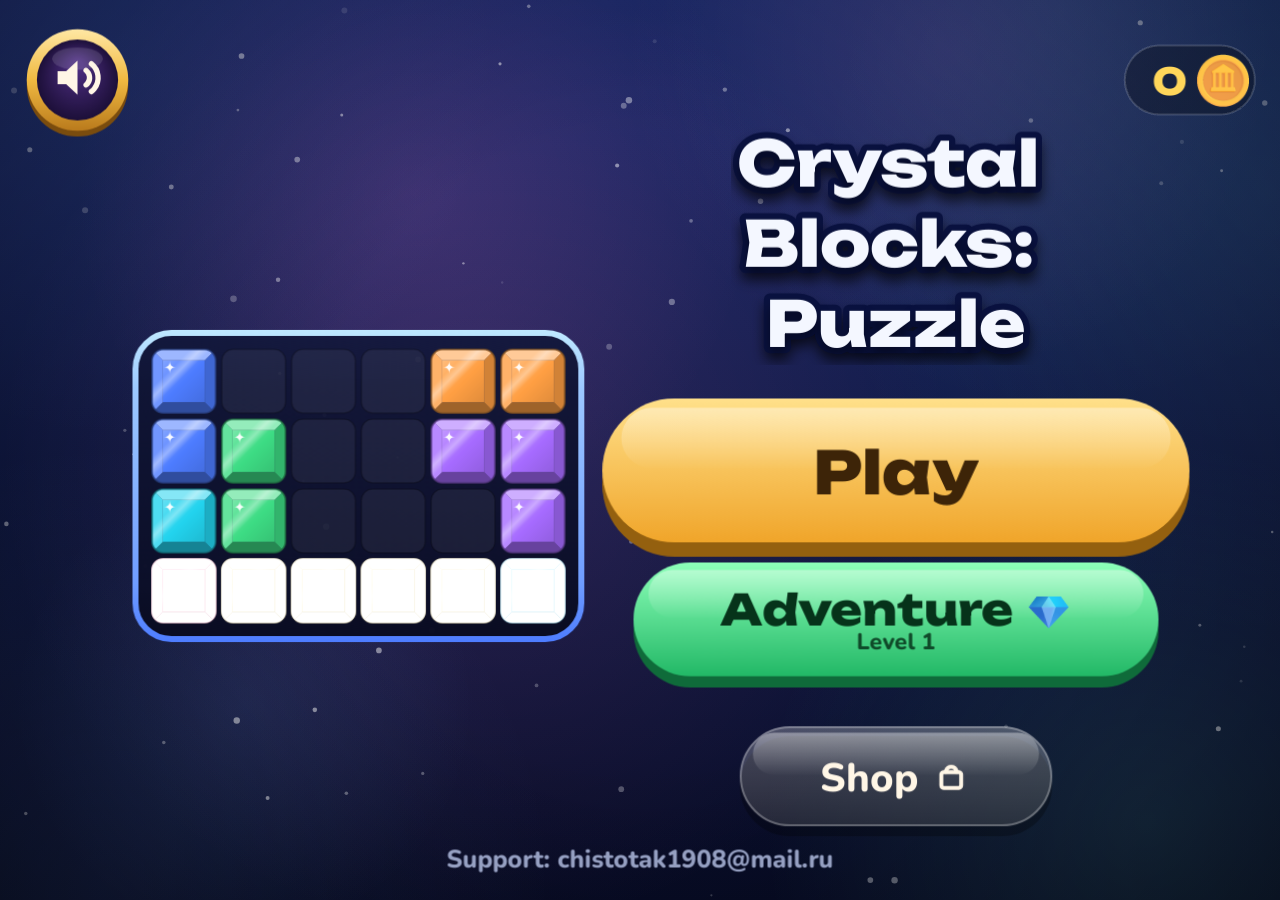
==== crystal-blocks/index.html @ 6fb49db4 "crystal-blocks: обновление VK-сборки" ====
<!doctype html>
<html lang="ru">
  <head>
    <meta charset="UTF-8" />
    <meta
      name="viewport"
      content="width=device-width, initial-scale=1.0, maximum-scale=1.0, user-scalable=no, viewport-fit=cover"
    />
    <title>Game</title>
    <link rel="icon" href="data:," />
    <style>html,body{touch-action:none;overscroll-behavior:none;-webkit-user-select:none;user-select:none;-webkit-touch-callout:none;-webkit-tap-highlight-color:transparent;background:#1b1f3b;width:100%;height:100%;margin:0;padding:0;overflow:hidden}#game{position:fixed;inset:0}@media (orientation:landscape){#game{width:min(100vw,200vh);left:50%;transform:translate(-50%)}}canvas{display:block}</style>
    <script type="module" crossorigin src="./assets/index-DASnhlvt.js"></script>
    <link rel="stylesheet" crossorigin href="./assets/index-CBR6XYmQ.css">
  </head>
  <body>
    <div id="game"></div>
  </body>
</html>
---- crystal-blocks/assets/index-CBR6XYmQ.css ----
@font-face{font-family:Unbounded;font-style:normal;font-display:swap;font-weight:800;src:url(./unbounded-latin-800-normal-CN2Hxyoo.woff2)format("woff2"),url(./unbounded-latin-800-normal-Cjred_zf.woff)format("woff")}@font-face{font-family:Unbounded;font-style:normal;font-display:swap;font-weight:800;src:url(./unbounded-latin-ext-800-normal-18_tL4n1.woff2)format("woff2"),url(./unbounded-latin-ext-800-normal-qEXaCaVG.woff)format("woff")}@font-face{font-family:Unbounded;font-style:normal;font-display:swap;font-weight:800;src:url(./unbounded-cyrillic-800-normal--HlTIRd4.woff2)format("woff2"),url(./unbounded-cyrillic-800-normal-DbsDaRyD.woff)format("woff")}@font-face{font-family:Nunito;font-style:normal;font-display:swap;font-weight:800;src:url(./nunito-latin-800-normal-Dz8SOQK_.woff2)format("woff2"),url(./nunito-latin-800-normal-D-J0wlBY.woff)format("woff")}@font-face{font-family:Nunito;font-style:normal;font-display:swap;font-weight:800;src:url(./nunito-latin-ext-800-normal-CtU8tJOV.woff2)format("woff2"),url(./nunito-latin-ext-800-normal-CDcxIxx8.woff)format("woff")}@font-face{font-family:Nunito;font-style:normal;font-display:swap;font-weight:800;src:url(./nunito-cyrillic-800-normal-D3igD7Kl.woff2)format("woff2"),url(./nunito-cyrillic-800-normal-DymMgApb.woff)format("woff")}
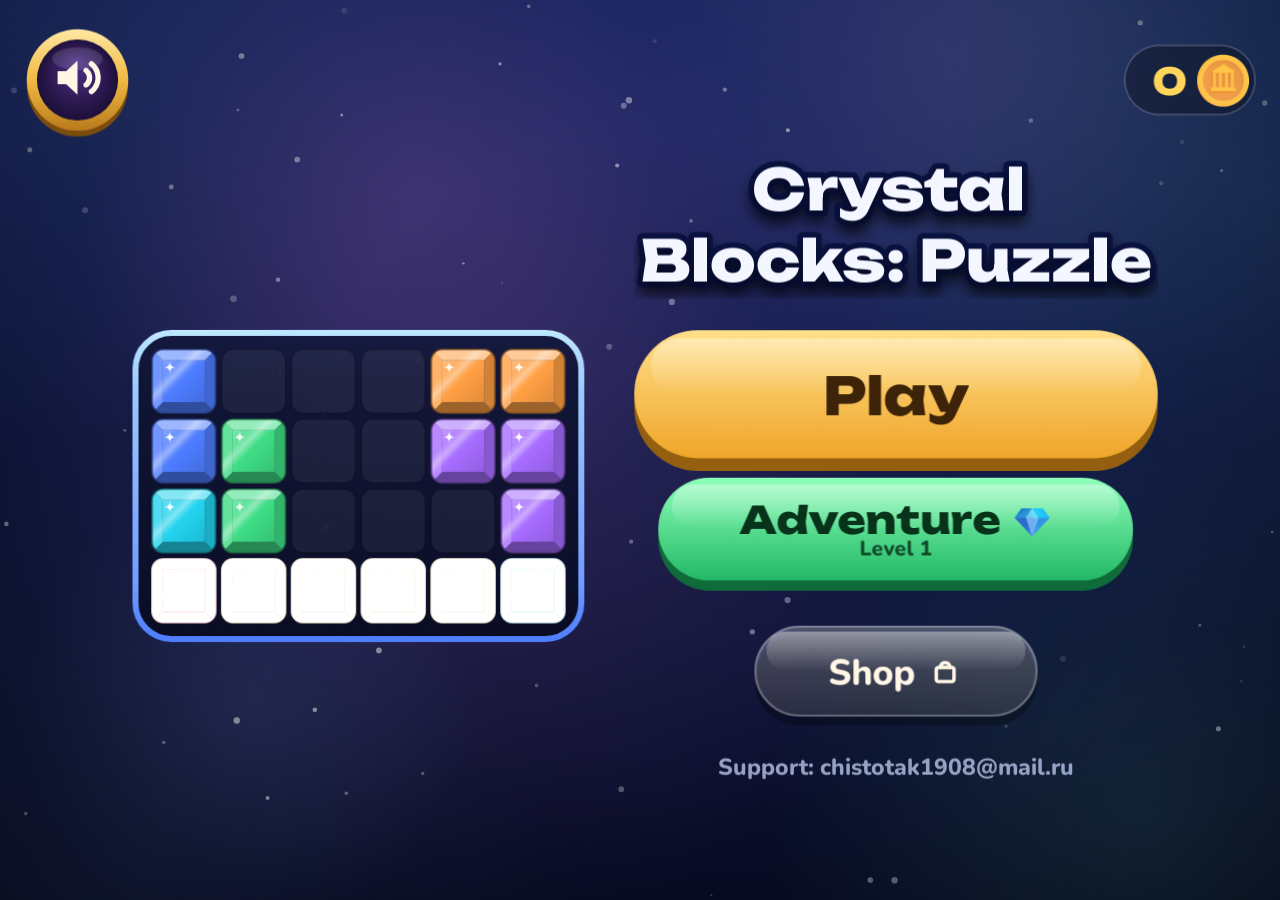
==== commit fa120bcc: "crystal-blocks: обновление VK-сборки" ====
--- a/crystal-blocks/index.html
+++ b/crystal-blocks/index.html
@@ -9,7 +9,7 @@
     <title>Game</title>
     <link rel="icon" href="data:," />
     <style>html,body{touch-action:none;overscroll-behavior:none;-webkit-user-select:none;user-select:none;-webkit-touch-callout:none;-webkit-tap-highlight-color:transparent;background:#1b1f3b;width:100%;height:100%;margin:0;padding:0;overflow:hidden}#game{position:fixed;inset:0}@media (orientation:landscape){#game{width:min(100vw,200vh);left:50%;transform:translate(-50%)}}canvas{display:block}</style>
-    <script type="module" crossorigin src="./assets/index-DASnhlvt.js"></script>
+    <script type="module" crossorigin src="./assets/index-DwC69IwT.js"></script>
     <link rel="stylesheet" crossorigin href="./assets/index-CBR6XYmQ.css">
   </head>
   <body>
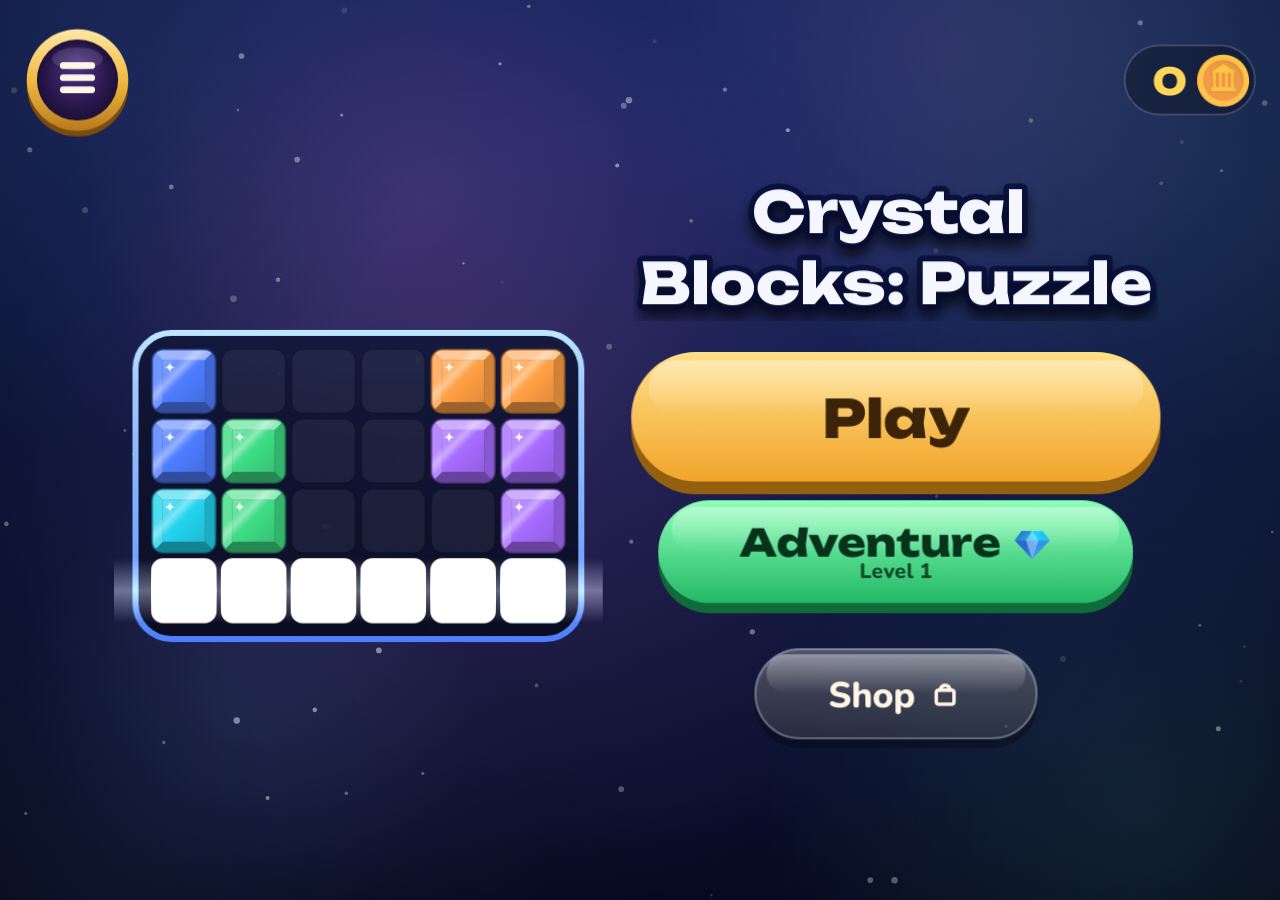
==== commit 53e96e17: "crystal-blocks: обновление VK-сборки" ====
--- a/crystal-blocks/index.html
+++ b/crystal-blocks/index.html
@@ -9,7 +9,7 @@
     <title>Game</title>
     <link rel="icon" href="data:," />
     <style>html,body{touch-action:none;overscroll-behavior:none;-webkit-user-select:none;user-select:none;-webkit-touch-callout:none;-webkit-tap-highlight-color:transparent;background:#1b1f3b;width:100%;height:100%;margin:0;padding:0;overflow:hidden}#game{position:fixed;inset:0}@media (orientation:landscape){#game{width:min(100vw,200vh);left:50%;transform:translate(-50%)}}canvas{display:block}</style>
-    <script type="module" crossorigin src="./assets/index-DwC69IwT.js"></script>
+    <script type="module" crossorigin src="./assets/index-DjymipuO.js"></script>
     <link rel="stylesheet" crossorigin href="./assets/index-CBR6XYmQ.css">
   </head>
   <body>
